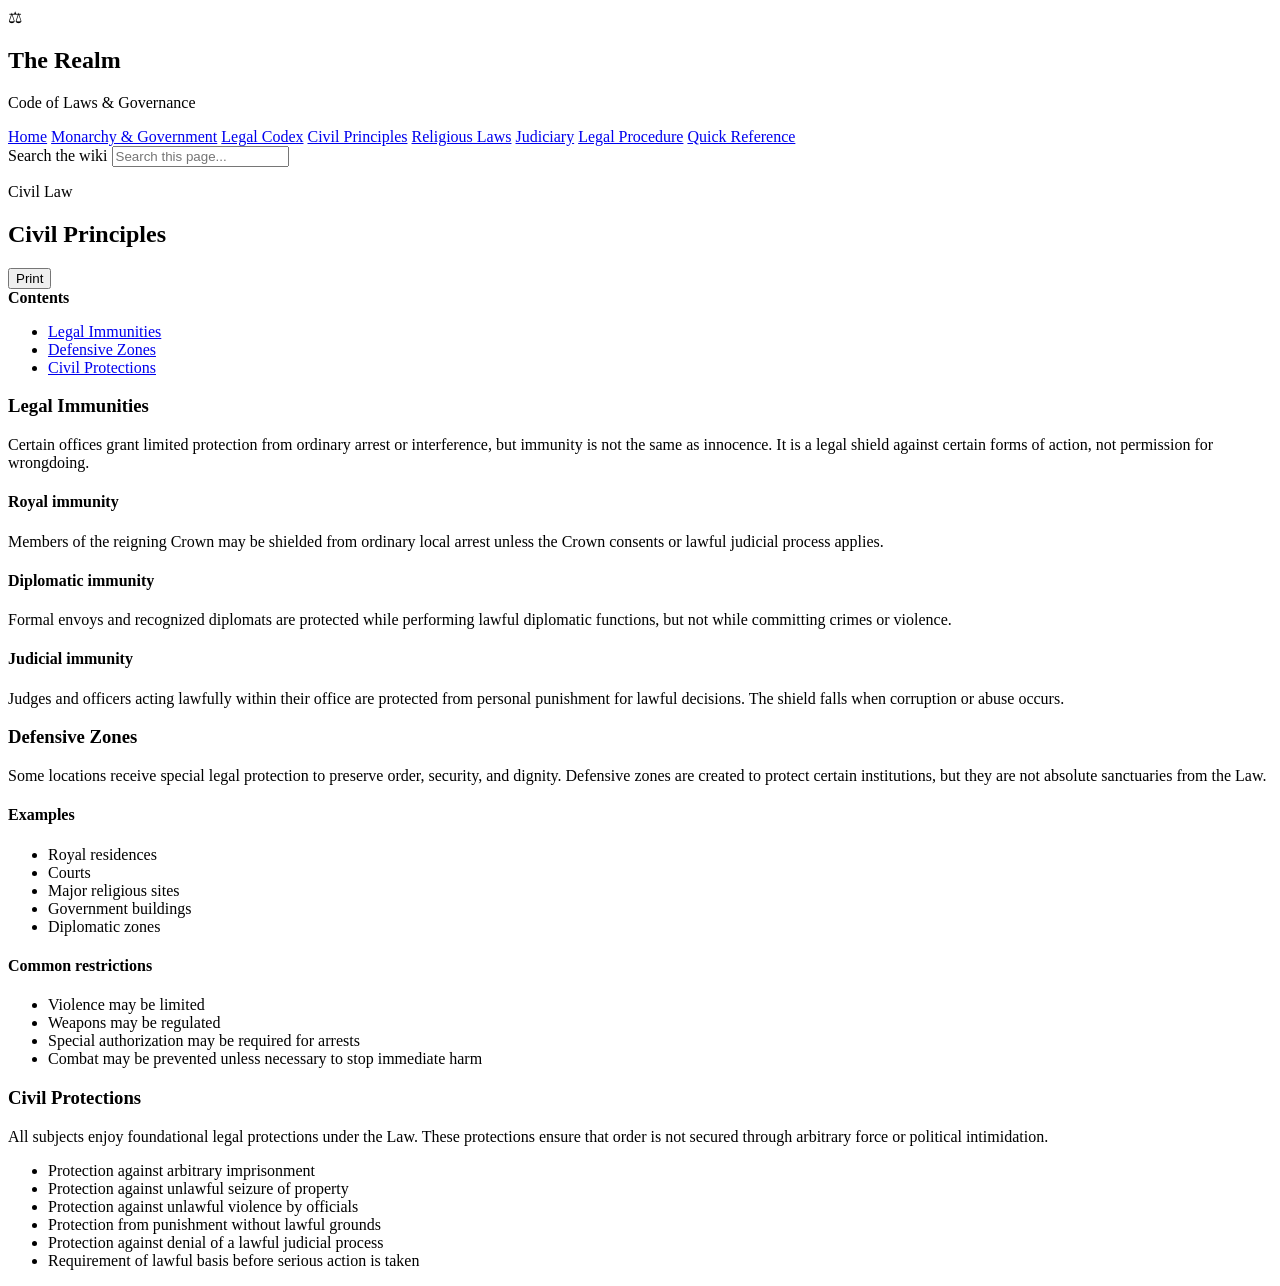
==== civil-principles.html @ 00b1b265 "Add civil-principles.html with legal content This file contains the HTML structure for the 'Civil Pr" ====
<!DOCTYPE html>
<html lang="en">
  <head>
    <meta charset="UTF-8" />
    <meta name="viewport" content="width=device-width, initial-scale=1.0" />
    <title>Civil Principles | The Realm Wiki</title>
    <link rel="stylesheet" href="styles.css" />
  </head>
  <body>
    <div class="layout">
      <aside class="sidebar">
        <div class="brand">
          <div class="brand-mark">⚖</div>
          <div>
            <h1>The Realm</h1>
            <p>Code of Laws & Governance</p>
          </div>
        </div>

        <nav class="side-nav" aria-label="Main navigation">
          <a class="nav-link" href="index.html">Home</a>
          <a class="nav-link" href="government.html">Monarchy & Government</a>
          <a class="nav-link" href="legal-codex.html">Legal Codex</a>
          <a class="nav-link active" href="civil-principles.html">Civil Principles</a>
          <a class="nav-link" href="religious-laws.html">Religious Laws</a>
          <a class="nav-link" href="judiciary.html">Judiciary</a>
          <a class="nav-link" href="legal-procedure.html">Legal Procedure</a>
          <a class="nav-link" href="quick-reference.html">Quick Reference</a>
        </nav>

        <div class="search-panel">
          <label for="searchInput" class="sr-only">Search the wiki</label>
          <input id="searchInput" type="search" placeholder="Search this page..." />
          <div id="searchResults" class="search-results" aria-live="polite"></div>
        </div>
      </aside>

      <main class="content">
        <header class="page-header">
          <div>
            <p class="eyebrow">Civil Law</p>
            <h2>Civil Principles</h2>
          </div>
          <button class="print-button" onclick="window.print()">Print</button>
        </header>

        <article class="article">
          <nav class="page-toc" aria-label="Page sections">
            <strong>Contents</strong>
            <ul>
              <li><a href="#immunities">Legal Immunities</a></li>
              <li><a href="#defensive-zones">Defensive Zones</a></li>
              <li><a href="#protections">Civil Protections</a></li>
            </ul>
          </nav>

          <section id="immunities">
            <h3>Legal Immunities</h3>
            <p>
              Certain offices grant limited protection from ordinary arrest or interference, but immunity is not the same
              as innocence. It is a legal shield against certain forms of action, not permission for wrongdoing.
            </p>
            <div class="card-list">
              <div class="card">
                <h4>Royal immunity</h4>
                <p>Members of the reigning Crown may be shielded from ordinary local arrest unless the Crown consents or lawful judicial process applies.</p>
              </div>
              <div class="card">
                <h4>Diplomatic immunity</h4>
                <p>Formal envoys and recognized diplomats are protected while performing lawful diplomatic functions, but not while committing crimes or violence.</p>
              </div>
              <div class="card">
                <h4>Judicial immunity</h4>
                <p>Judges and officers acting lawfully within their office are protected from personal punishment for lawful decisions. The shield falls when corruption or abuse occurs.</p>
              </div>
            </div>
          </section>

          <section id="defensive-zones">
            <h3>Defensive Zones</h3>
            <p>
              Some locations receive special legal protection to preserve order, security, and dignity. Defensive zones are
              created to protect certain institutions, but they are not absolute sanctuaries from the Law.
            </p>
            <div class="card-list">
              <div class="card">
                <h4>Examples</h4>
                <ul>
                  <li>Royal residences</li>
                  <li>Courts</li>
                  <li>Major religious sites</li>
                  <li>Government buildings</li>
                  <li>Diplomatic zones</li>
                </ul>
              </div>
              <div class="card">
                <h4>Common restrictions</h4>
                <ul>
                  <li>Violence may be limited</li>
                  <li>Weapons may be regulated</li>
                  <li>Special authorization may be required for arrests</li>
                  <li>Combat may be prevented unless necessary to stop immediate harm</li>
                </ul>
              </div>
            </div>
          </section>

          <section id="protections">
            <h3>Civil Protections</h3>
            <p>
              All subjects enjoy foundational legal protections under the Law. These protections ensure that order is not
              secured through arbitrary force or political intimidation.
            </p>
            <ul class="standard-list">
              <li>Protection against arbitrary imprisonment</li>
              <li>Protection against unlawful seizure of property</li>
              <li>Protection against unlawful violence by officials</li>
              <li>Protection from punishment without lawful grounds</li>
              <li>Protection against denial of a lawful judicial process</li>
              <li>Requirement of lawful basis before serious action is taken</li>
            </ul>
          </section>
        </article>
      </main>
    </div>

    <script src="search.js"></script>
  </body>
</html>
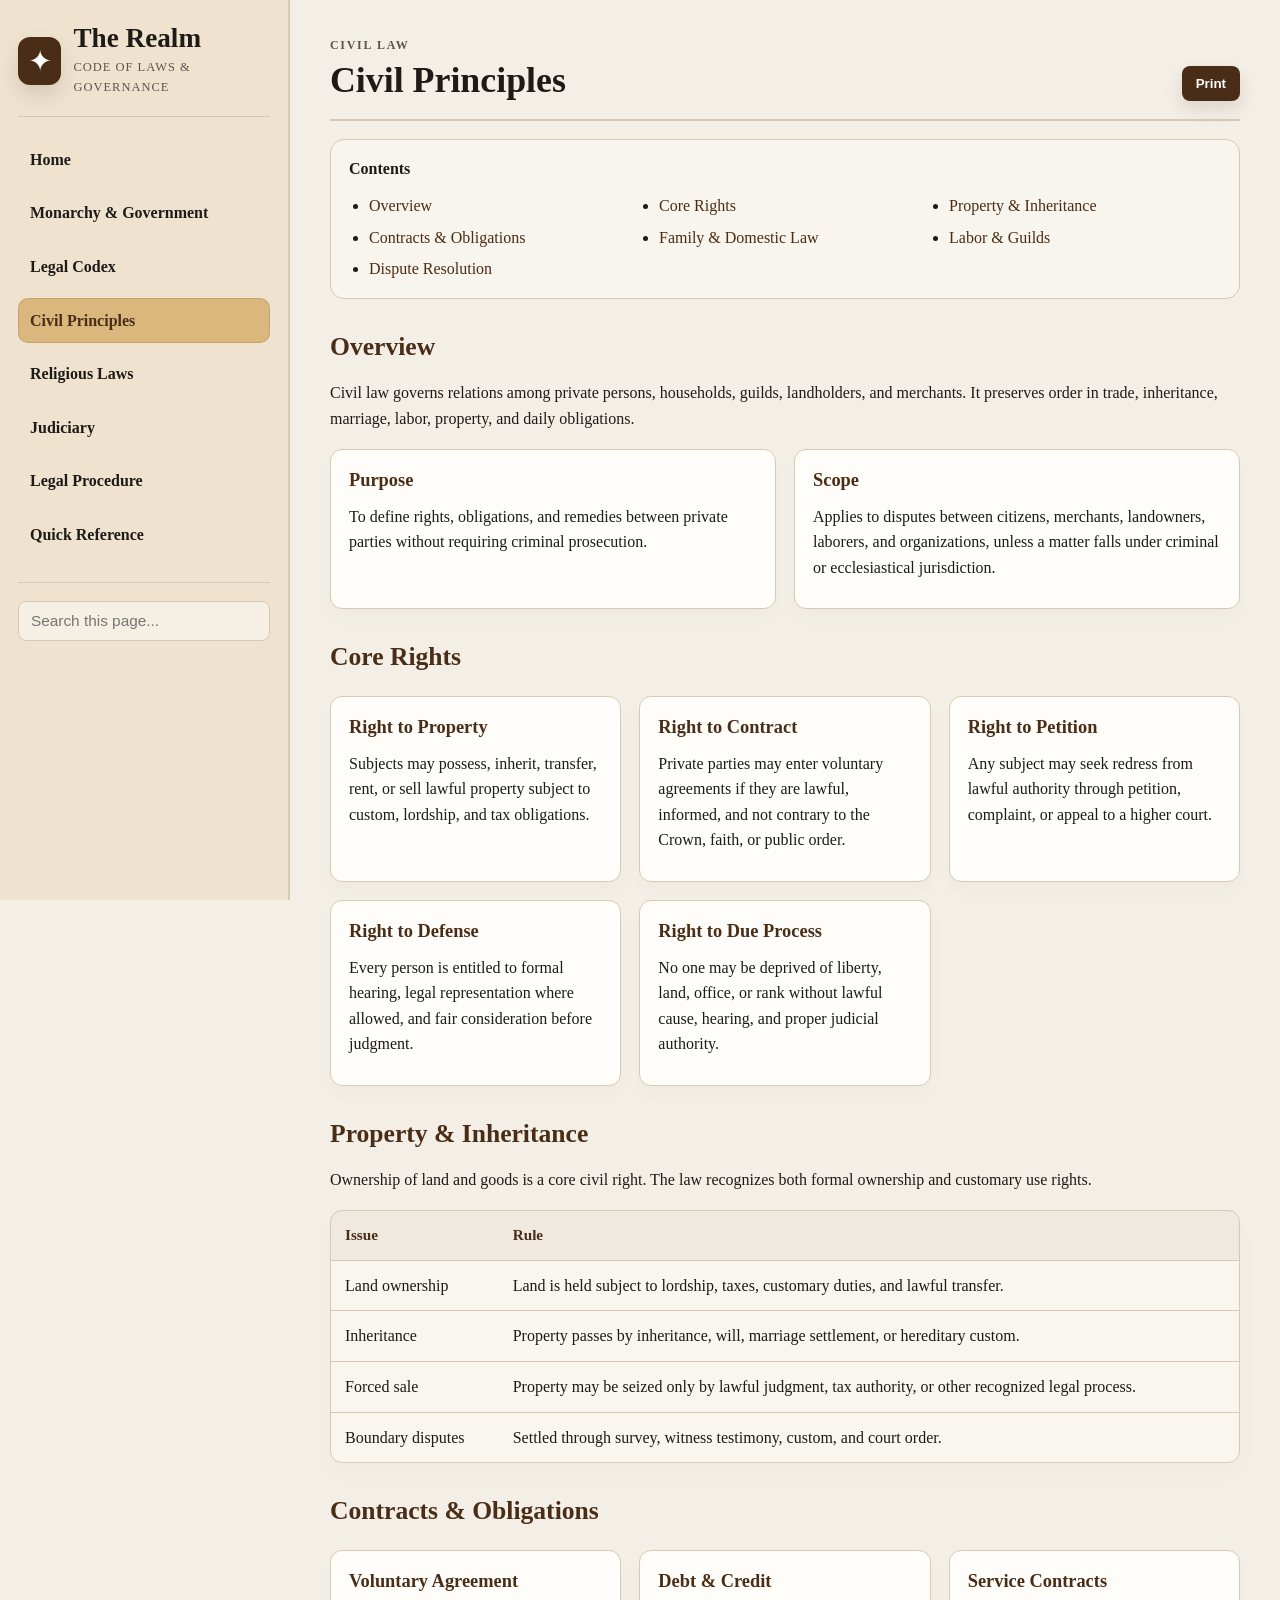
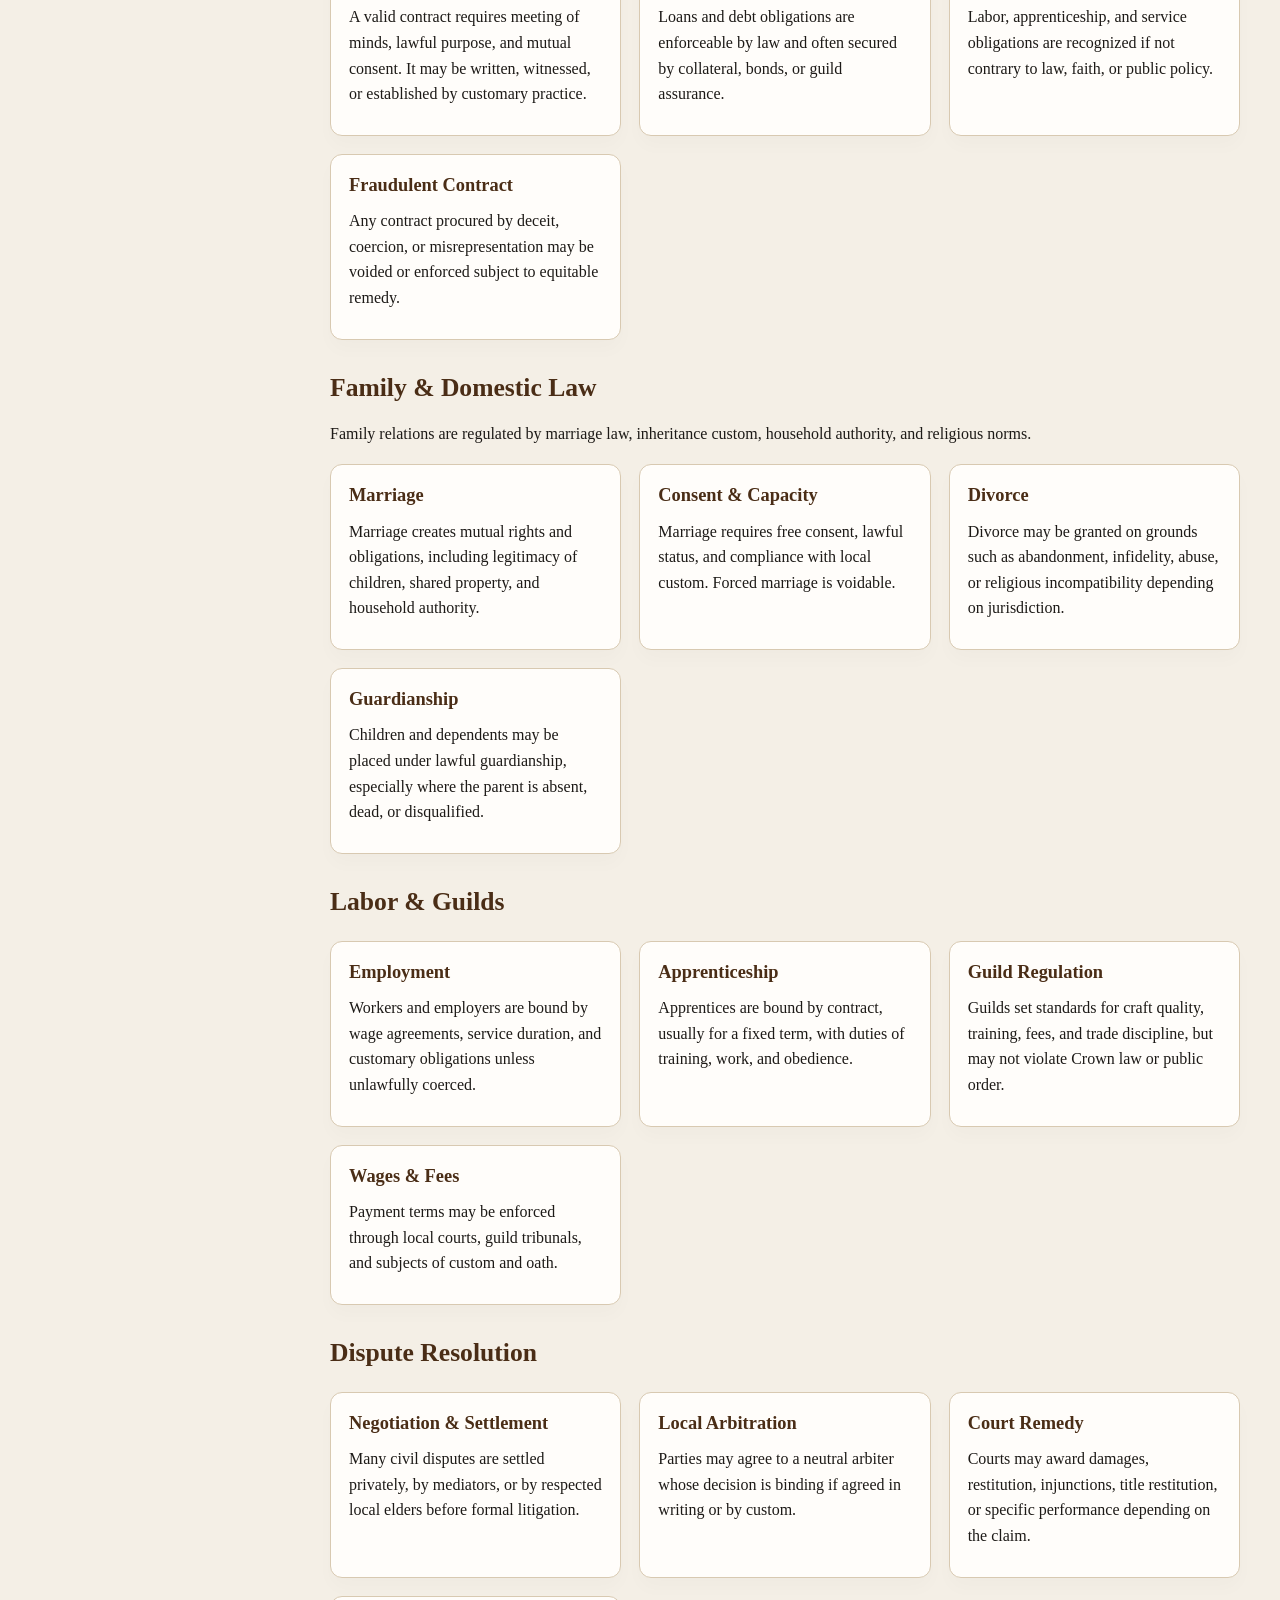
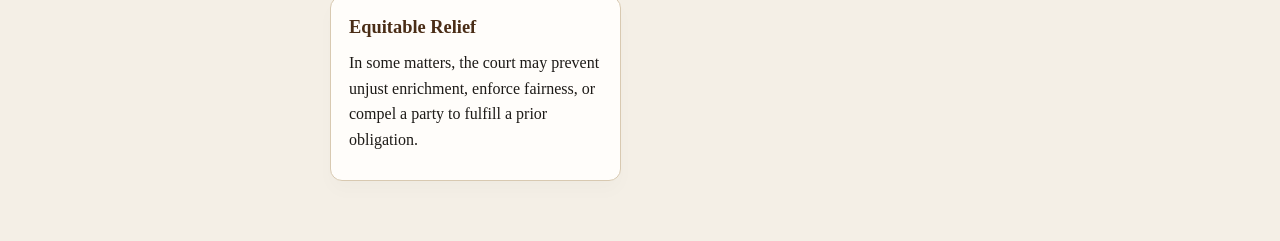
==== commit ce76ef0e: "Add civil-principles.html with civil law content" ====
--- a/civil-principles.html
+++ b/civil-principles.html
@@ -10,7 +10,7 @@
     <div class="layout">
       <aside class="sidebar">
         <div class="brand">
-          <div class="brand-mark">⚖</div>
+          <div class="brand-mark">✦</div>
           <div>
             <h1>The Realm</h1>
             <p>Code of Laws & Governance</p>
@@ -48,77 +48,182 @@
           <nav class="page-toc" aria-label="Page sections">
             <strong>Contents</strong>
             <ul>
-              <li><a href="#immunities">Legal Immunities</a></li>
-              <li><a href="#defensive-zones">Defensive Zones</a></li>
-              <li><a href="#protections">Civil Protections</a></li>
+              <li><a href="#overview">Overview</a></li>
+              <li><a href="#rights">Core Rights</a></li>
+              <li><a href="#property">Property & Inheritance</a></li>
+              <li><a href="#contracts">Contracts & Obligations</a></li>
+              <li><a href="#family">Family & Domestic Law</a></li>
+              <li><a href="#labor">Labor & Guilds</a></li>
+              <li><a href="#disputes">Dispute Resolution</a></li>
             </ul>
           </nav>
 
-          <section id="immunities">
-            <h3>Legal Immunities</h3>
+          <section id="overview">
+            <h3>Overview</h3>
             <p>
-              Certain offices grant limited protection from ordinary arrest or interference, but immunity is not the same
-              as innocence. It is a legal shield against certain forms of action, not permission for wrongdoing.
+              Civil law governs relations among private persons, households, guilds, landholders, and merchants.
+              It preserves order in trade, inheritance, marriage, labor, property, and daily obligations.
             </p>
             <div class="card-list">
               <div class="card">
-                <h4>Royal immunity</h4>
-                <p>Members of the reigning Crown may be shielded from ordinary local arrest unless the Crown consents or lawful judicial process applies.</p>
-              </div>
-              <div class="card">
-                <h4>Diplomatic immunity</h4>
-                <p>Formal envoys and recognized diplomats are protected while performing lawful diplomatic functions, but not while committing crimes or violence.</p>
-              </div>
-              <div class="card">
-                <h4>Judicial immunity</h4>
-                <p>Judges and officers acting lawfully within their office are protected from personal punishment for lawful decisions. The shield falls when corruption or abuse occurs.</p>
-              </div>
-            </div>
-          </section>
-
-          <section id="defensive-zones">
-            <h3>Defensive Zones</h3>
-            <p>
-              Some locations receive special legal protection to preserve order, security, and dignity. Defensive zones are
-              created to protect certain institutions, but they are not absolute sanctuaries from the Law.
-            </p>
-            <div class="card-list">
-              <div class="card">
-                <h4>Examples</h4>
-                <ul>
-                  <li>Royal residences</li>
-                  <li>Courts</li>
-                  <li>Major religious sites</li>
-                  <li>Government buildings</li>
-                  <li>Diplomatic zones</li>
-                </ul>
-              </div>
-              <div class="card">
-                <h4>Common restrictions</h4>
-                <ul>
-                  <li>Violence may be limited</li>
-                  <li>Weapons may be regulated</li>
-                  <li>Special authorization may be required for arrests</li>
-                  <li>Combat may be prevented unless necessary to stop immediate harm</li>
-                </ul>
-              </div>
-            </div>
-          </section>
-
-          <section id="protections">
-            <h3>Civil Protections</h3>
-            <p>
-              All subjects enjoy foundational legal protections under the Law. These protections ensure that order is not
-              secured through arbitrary force or political intimidation.
-            </p>
-            <ul class="standard-list">
-              <li>Protection against arbitrary imprisonment</li>
-              <li>Protection against unlawful seizure of property</li>
-              <li>Protection against unlawful violence by officials</li>
-              <li>Protection from punishment without lawful grounds</li>
-              <li>Protection against denial of a lawful judicial process</li>
-              <li>Requirement of lawful basis before serious action is taken</li>
-            </ul>
+                <h4>Purpose</h4>
+                <p>To define rights, obligations, and remedies between private parties without requiring criminal prosecution.</p>
+              </div>
+              <div class="card">
+                <h4>Scope</h4>
+                <p>Applies to disputes between citizens, merchants, landowners, laborers, and organizations, unless a matter falls under criminal or ecclesiastical jurisdiction.</p>
+              </div>
+            </div>
+          </section>
+
+          <section id="rights">
+            <h3>Core Rights</h3>
+            <div class="card-list">
+              <div class="card">
+                <h4>Right to Property</h4>
+                <p>Subjects may possess, inherit, transfer, rent, or sell lawful property subject to custom, lordship, and tax obligations.</p>
+              </div>
+              <div class="card">
+                <h4>Right to Contract</h4>
+                <p>Private parties may enter voluntary agreements if they are lawful, informed, and not contrary to the Crown, faith, or public order.</p>
+              </div>
+              <div class="card">
+                <h4>Right to Petition</h4>
+                <p>Any subject may seek redress from lawful authority through petition, complaint, or appeal to a higher court.</p>
+              </div>
+              <div class="card">
+                <h4>Right to Defense</h4>
+                <p>Every person is entitled to formal hearing, legal representation where allowed, and fair consideration before judgment.</p>
+              </div>
+              <div class="card">
+                <h4>Right to Due Process</h4>
+                <p>No one may be deprived of liberty, land, office, or rank without lawful cause, hearing, and proper judicial authority.</p>
+              </div>
+            </div>
+          </section>
+
+          <section id="property">
+            <h3>Property & Inheritance</h3>
+            <p>Ownership of land and goods is a core civil right. The law recognizes both formal ownership and customary use rights.</p>
+
+            <div class="table-box">
+              <table>
+                <thead>
+                  <tr>
+                    <th>Issue</th>
+                    <th>Rule</th>
+                  </tr>
+                </thead>
+                <tbody>
+                  <tr>
+                    <td>Land ownership</td>
+                    <td>Land is held subject to lordship, taxes, customary duties, and lawful transfer.</td>
+                  </tr>
+                  <tr>
+                    <td>Inheritance</td>
+                    <td>Property passes by inheritance, will, marriage settlement, or hereditary custom.</td>
+                  </tr>
+                  <tr>
+                    <td>Forced sale</td>
+                    <td>Property may be seized only by lawful judgment, tax authority, or other recognized legal process.</td>
+                  </tr>
+                  <tr>
+                    <td>Boundary disputes</td>
+                    <td>Settled through survey, witness testimony, custom, and court order.</td>
+                  </tr>
+                </tbody>
+              </table>
+            </div>
+          </section>
+
+          <section id="contracts">
+            <h3>Contracts & Obligations</h3>
+            <div class="card-list">
+              <div class="card">
+                <h4>Voluntary Agreement</h4>
+                <p>A valid contract requires meeting of minds, lawful purpose, and mutual consent. It may be written, witnessed, or established by customary practice.</p>
+              </div>
+              <div class="card">
+                <h4>Debt & Credit</h4>
+                <p>Loans and debt obligations are enforceable by law and often secured by collateral, bonds, or guild assurance.</p>
+              </div>
+              <div class="card">
+                <h4>Service Contracts</h4>
+                <p>Labor, apprenticeship, and service obligations are recognized if not contrary to law, faith, or public policy.</p>
+              </div>
+              <div class="card">
+                <h4>Fraudulent Contract</h4>
+                <p>Any contract procured by deceit, coercion, or misrepresentation may be voided or enforced subject to equitable remedy.</p>
+              </div>
+            </div>
+          </section>
+
+          <section id="family">
+            <h3>Family & Domestic Law</h3>
+            <p>Family relations are regulated by marriage law, inheritance custom, household authority, and religious norms.</p>
+
+            <div class="card-list">
+              <div class="card">
+                <h4>Marriage</h4>
+                <p>Marriage creates mutual rights and obligations, including legitimacy of children, shared property, and household authority.</p>
+              </div>
+              <div class="card">
+                <h4>Consent & Capacity</h4>
+                <p>Marriage requires free consent, lawful status, and compliance with local custom. Forced marriage is voidable.</p>
+              </div>
+              <div class="card">
+                <h4>Divorce</h4>
+                <p>Divorce may be granted on grounds such as abandonment, infidelity, abuse, or religious incompatibility depending on jurisdiction.</p>
+              </div>
+              <div class="card">
+                <h4>Guardianship</h4>
+                <p>Children and dependents may be placed under lawful guardianship, especially where the parent is absent, dead, or disqualified.</p>
+              </div>
+            </div>
+          </section>
+
+          <section id="labor">
+            <h3>Labor & Guilds</h3>
+            <div class="card-list">
+              <div class="card">
+                <h4>Employment</h4>
+                <p>Workers and employers are bound by wage agreements, service duration, and customary obligations unless unlawfully coerced.</p>
+              </div>
+              <div class="card">
+                <h4>Apprenticeship</h4>
+                <p>Apprentices are bound by contract, usually for a fixed term, with duties of training, work, and obedience.</p>
+              </div>
+              <div class="card">
+                <h4>Guild Regulation</h4>
+                <p>Guilds set standards for craft quality, training, fees, and trade discipline, but may not violate Crown law or public order.</p>
+              </div>
+              <div class="card">
+                <h4>Wages & Fees</h4>
+                <p>Payment terms may be enforced through local courts, guild tribunals, and subjects of custom and oath.</p>
+              </div>
+            </div>
+          </section>
+
+          <section id="disputes">
+            <h3>Dispute Resolution</h3>
+            <div class="card-list">
+              <div class="card">
+                <h4>Negotiation & Settlement</h4>
+                <p>Many civil disputes are settled privately, by mediators, or by respected local elders before formal litigation.</p>
+              </div>
+              <div class="card">
+                <h4>Local Arbitration</h4>
+                <p>Parties may agree to a neutral arbiter whose decision is binding if agreed in writing or by custom.</p>
+              </div>
+              <div class="card">
+                <h4>Court Remedy</h4>
+                <p>Courts may award damages, restitution, injunctions, title restitution, or specific performance depending on the claim.</p>
+              </div>
+              <div class="card">
+                <h4>Equitable Relief</h4>
+                <p>In some matters, the court may prevent unjust enrichment, enforce fairness, or compel a party to fulfill a prior obligation.</p>
+              </div>
+            </div>
           </section>
         </article>
       </main>
--- a/styles.css
+++ b/styles.css
@@ -0,0 +1,319 @@
+:root {
+  --bg: #f4efe6;
+  --paper: #fffdfa;
+  --ink: #1d1a17;
+  --muted: #5e544d;
+  --line: #d8c9b1;
+  --accent: #7d4f2a;
+  --accent-strong: #4a2d16;
+  --nav-bg: #efe3cf;
+  --nav-active: #d9b77d;
+  --shadow: rgba(38, 25, 14, 0.12);
+  --success: #586b38;
+  --warning: #825c2b;
+}
+
+* {
+  box-sizing: border-box;
+}
+
+html {
+  scroll-behavior: smooth;
+}
+
+body {
+  margin: 0;
+  font-family: Georgia, "Times New Roman", serif;
+  background: var(--bg);
+  color: var(--ink);
+  line-height: 1.6;
+}
+
+a {
+  color: var(--accent-strong);
+  text-decoration: none;
+}
+
+a:hover {
+  text-decoration: underline;
+}
+
+.layout {
+  display: flex;
+  min-height: 100vh;
+}
+
+.sidebar {
+  width: 290px;
+  background: var(--nav-bg);
+  border-right: 2px solid var(--line);
+  padding: 24px 18px;
+  position: sticky;
+  top: 0;
+  height: 100vh;
+}
+
+.brand {
+  display: flex;
+  align-items: center;
+  gap: 12px;
+  margin-bottom: 20px;
+  padding-bottom: 18px;
+  border-bottom: 1px solid var(--line);
+}
+
+.brand-mark {
+  width: 48px;
+  height: 48px;
+  background: var(--accent-strong);
+  color: #fff;
+  border-radius: 12px;
+  display: flex;
+  align-items: center;
+  justify-content: center;
+  font-size: 1.8rem;
+  box-shadow: 0 10px 20px var(--shadow);
+}
+
+.brand h1 {
+  margin: 0;
+  font-size: 1.7rem;
+  line-height: 1.1;
+}
+
+.brand p {
+  margin: 4px 0 0;
+  font-size: 0.78rem;
+  color: var(--muted);
+  text-transform: uppercase;
+  letter-spacing: 0.08em;
+}
+
+.side-nav {
+  display: flex;
+  flex-direction: column;
+  gap: 8px;
+}
+
+.nav-link {
+  display: block;
+  padding: 10px 12px;
+  border-radius: 10px;
+  color: var(--ink);
+  font-weight: 600;
+  transition: background 0.15s ease, transform 0.15s ease;
+}
+
+.nav-link:hover {
+  background: rgba(125, 79, 42, 0.08);
+  text-decoration: none;
+  transform: translateX(2px);
+}
+
+.nav-link.active {
+  background: var(--nav-active);
+  color: var(--accent-strong);
+  box-shadow: inset 0 0 0 1px rgba(74, 45, 22, 0.14);
+}
+
+.search-panel {
+  margin-top: 24px;
+  padding-top: 18px;
+  border-top: 1px solid var(--line);
+}
+
+.search-panel input {
+  width: 100%;
+  padding: 10px 12px;
+  border: 1px solid var(--line);
+  border-radius: 8px;
+  background: rgba(255, 255, 255, 0.4);
+  color: var(--ink);
+  font-size: 0.96rem;
+}
+
+.search-results {
+  margin-top: 10px;
+  display: flex;
+  flex-direction: column;
+  gap: 8px;
+  font-size: 0.9rem;
+  color: var(--muted);
+}
+
+.content {
+  flex: 1;
+  padding: 36px 40px 60px;
+}
+
+.page-header {
+  display: flex;
+  justify-content: space-between;
+  align-items: end;
+  gap: 16px;
+  border-bottom: 2px solid var(--line);
+  padding-bottom: 18px;
+  margin-bottom: 18px;
+}
+
+.eyebrow {
+  margin: 0 0 6px;
+  font-size: 0.75rem;
+  text-transform: uppercase;
+  letter-spacing: 0.14em;
+  color: var(--muted);
+  font-weight: 700;
+}
+
+.page-header h2 {
+  margin: 0;
+  font-size: clamp(2rem, 2.8vw, 3rem);
+  line-height: 1.1;
+}
+
+.print-button {
+  background: var(--accent-strong);
+  color: #fff;
+  border: none;
+  border-radius: 8px;
+  padding: 10px 14px;
+  font-weight: 700;
+  cursor: pointer;
+  box-shadow: 0 8px 18px var(--shadow);
+}
+
+.print-button:hover {
+  opacity: 0.96;
+}
+
+.article {
+  max-width: 1100px;
+}
+
+.article h3 {
+  margin-top: 28px;
+  margin-bottom: 12px;
+  font-size: clamp(1.5rem, 2vw, 2rem);
+  color: var(--accent-strong);
+}
+
+.article h4 {
+  margin: 0 0 8px;
+  font-size: 1.15rem;
+  color: var(--accent-strong);
+}
+
+.article p {
+  margin: 0 0 12px;
+}
+
+.page-toc {
+  background: rgba(255, 255, 255, 0.3);
+  border: 1px solid var(--line);
+  border-radius: 14px;
+  padding: 16px 18px;
+  margin-bottom: 24px;
+}
+
+.page-toc ul {
+  margin: 12px 0 0 20px;
+  padding: 0;
+  display: grid;
+  grid-template-columns: repeat(auto-fit, minmax(220px, 1fr));
+  gap: 6px 18px;
+}
+
+.page-toc li {
+  list-style: disc;
+}
+
+.table-box {
+  overflow-x: auto;
+  margin-top: 18px;
+  background: rgba(255, 255, 255, 0.4);
+  border: 1px solid var(--line);
+  border-radius: 12px;
+  box-shadow: 0 10px 24px rgba(0, 0, 0, 0.02);
+}
+
+table {
+  width: 100%;
+  border-collapse: collapse;
+  min-width: 620px;
+}
+
+th, td {
+  padding: 12px 14px;
+  border-bottom: 1px solid var(--line);
+  text-align: left;
+  vertical-align: top;
+}
+
+thead th {
+  background: rgba(125, 79, 42, 0.08);
+  color: var(--accent-strong);
+  font-size: 0.95rem;
+}
+
+tbody tr:last-child td {
+  border-bottom: none;
+}
+
+.card-list {
+  display: grid;
+  grid-template-columns: repeat(auto-fit, minmax(240px, 1fr));
+  gap: 18px;
+  margin-top: 18px;
+}
+
+.card {
+  background: var(--paper);
+  border: 1px solid var(--line);
+  border-radius: 12px;
+  padding: 16px 18px;
+  box-shadow: 0 10px 18px rgba(0, 0, 0, 0.02);
+}
+
+.card a {
+  color: var(--accent-strong);
+  font-weight: 700;
+}
+
+.standard-list {
+  margin: 14px 0 0 20px;
+  padding: 0;
+  line-height: 1.8;
+}
+
+.sr-only {
+  position: absolute;
+  width: 1px;
+  height: 1px;
+  overflow: hidden;
+  clip: rect(0, 0, 0, 0);
+  white-space: nowrap;
+  border: 0;
+}
+
+@media (max-width: 900px) {
+  .layout {
+    display: block;
+  }
+
+  .sidebar {
+    position: static;
+    width: 100%;
+    height: auto;
+    border-right: none;
+    border-bottom: 2px solid var(--line);
+  }
+
+  .content {
+    padding: 24px 18px 48px;
+  }
+
+  .page-header {
+    flex-direction: column;
+    align-items: flex-start;
+  }
+}
